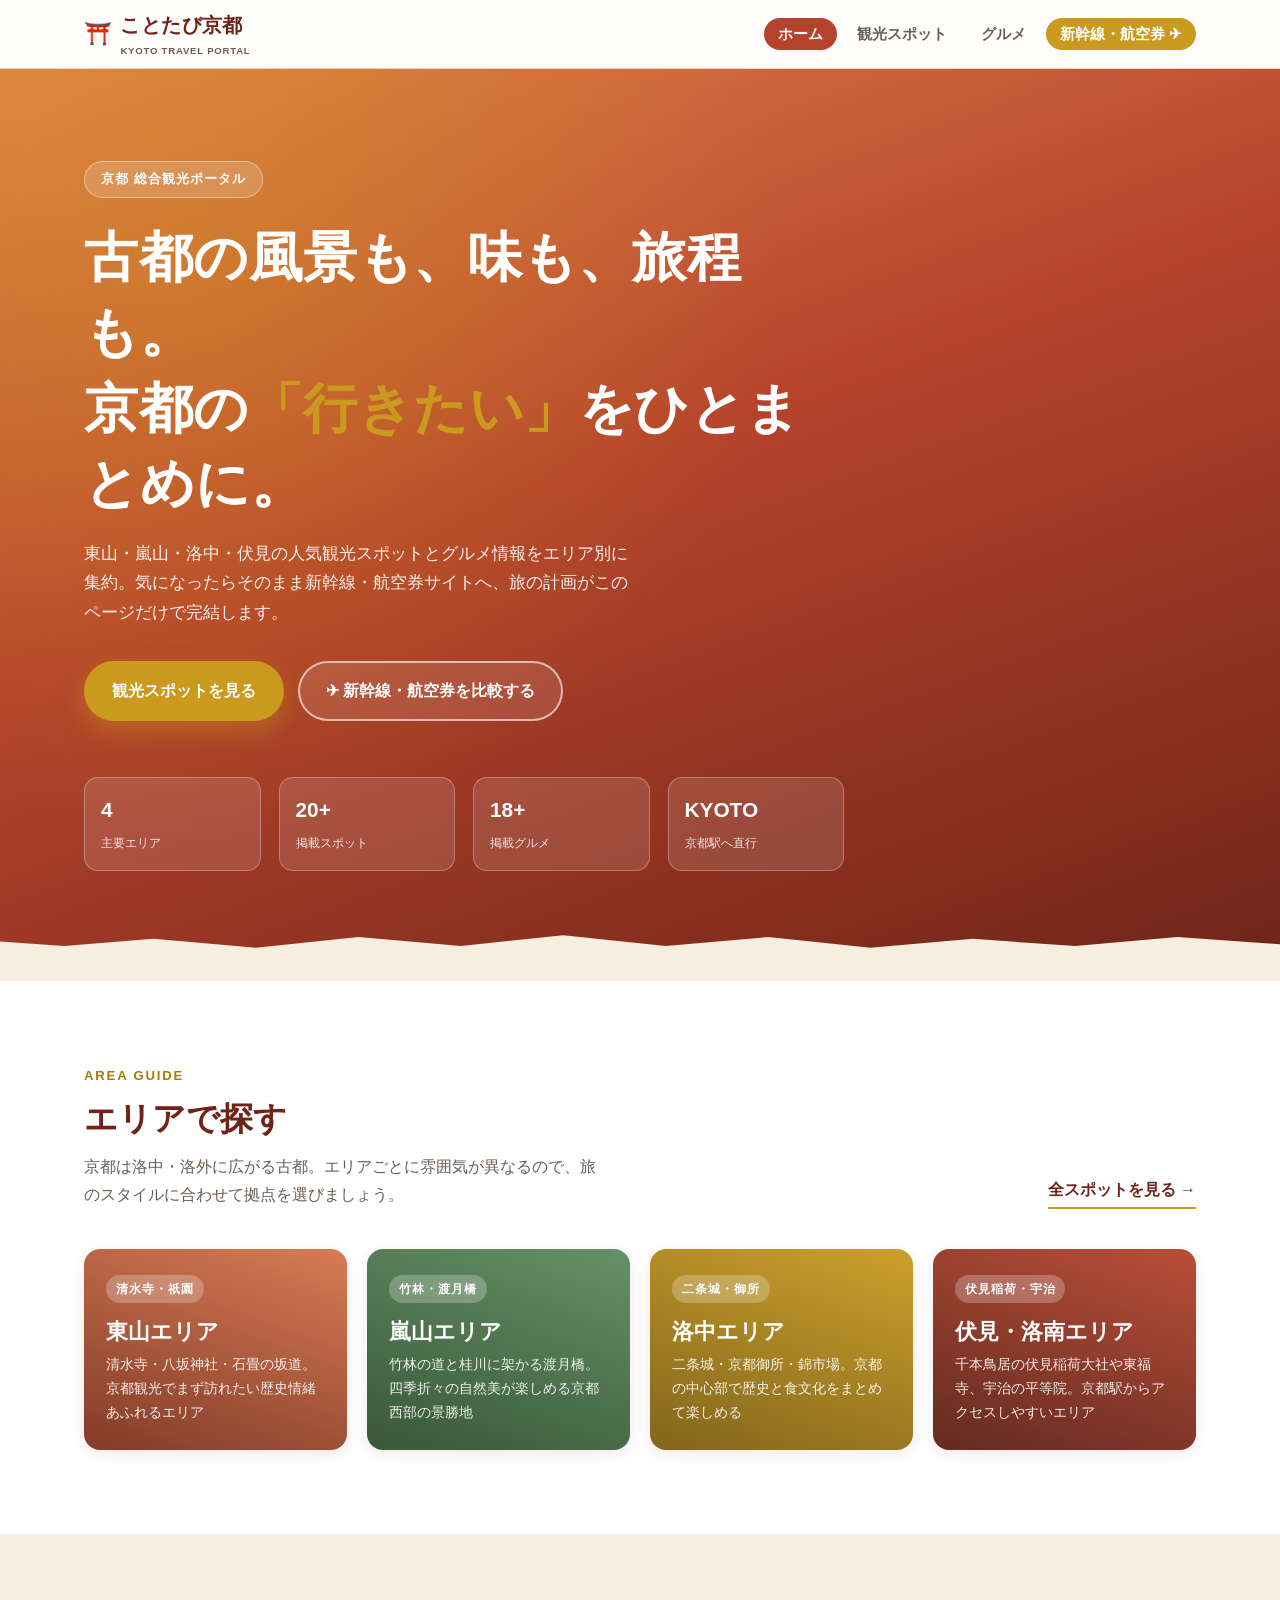
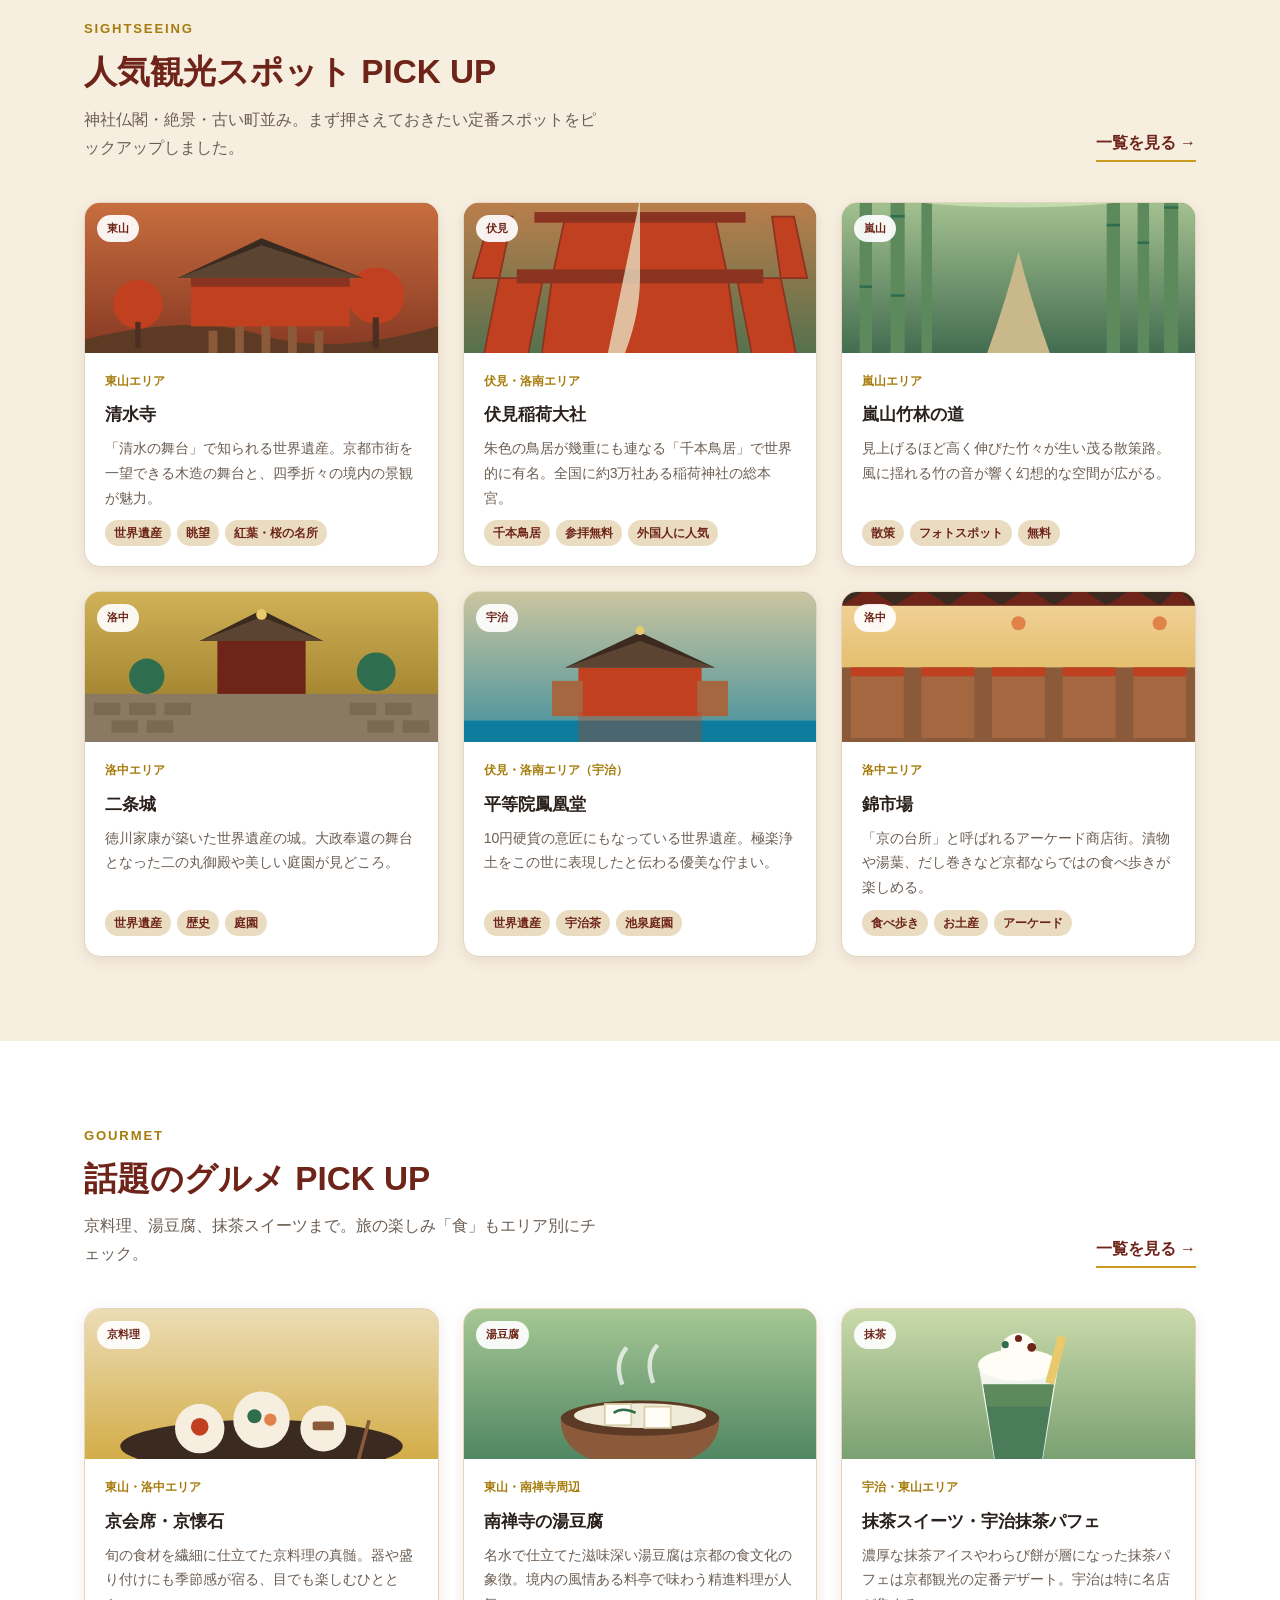
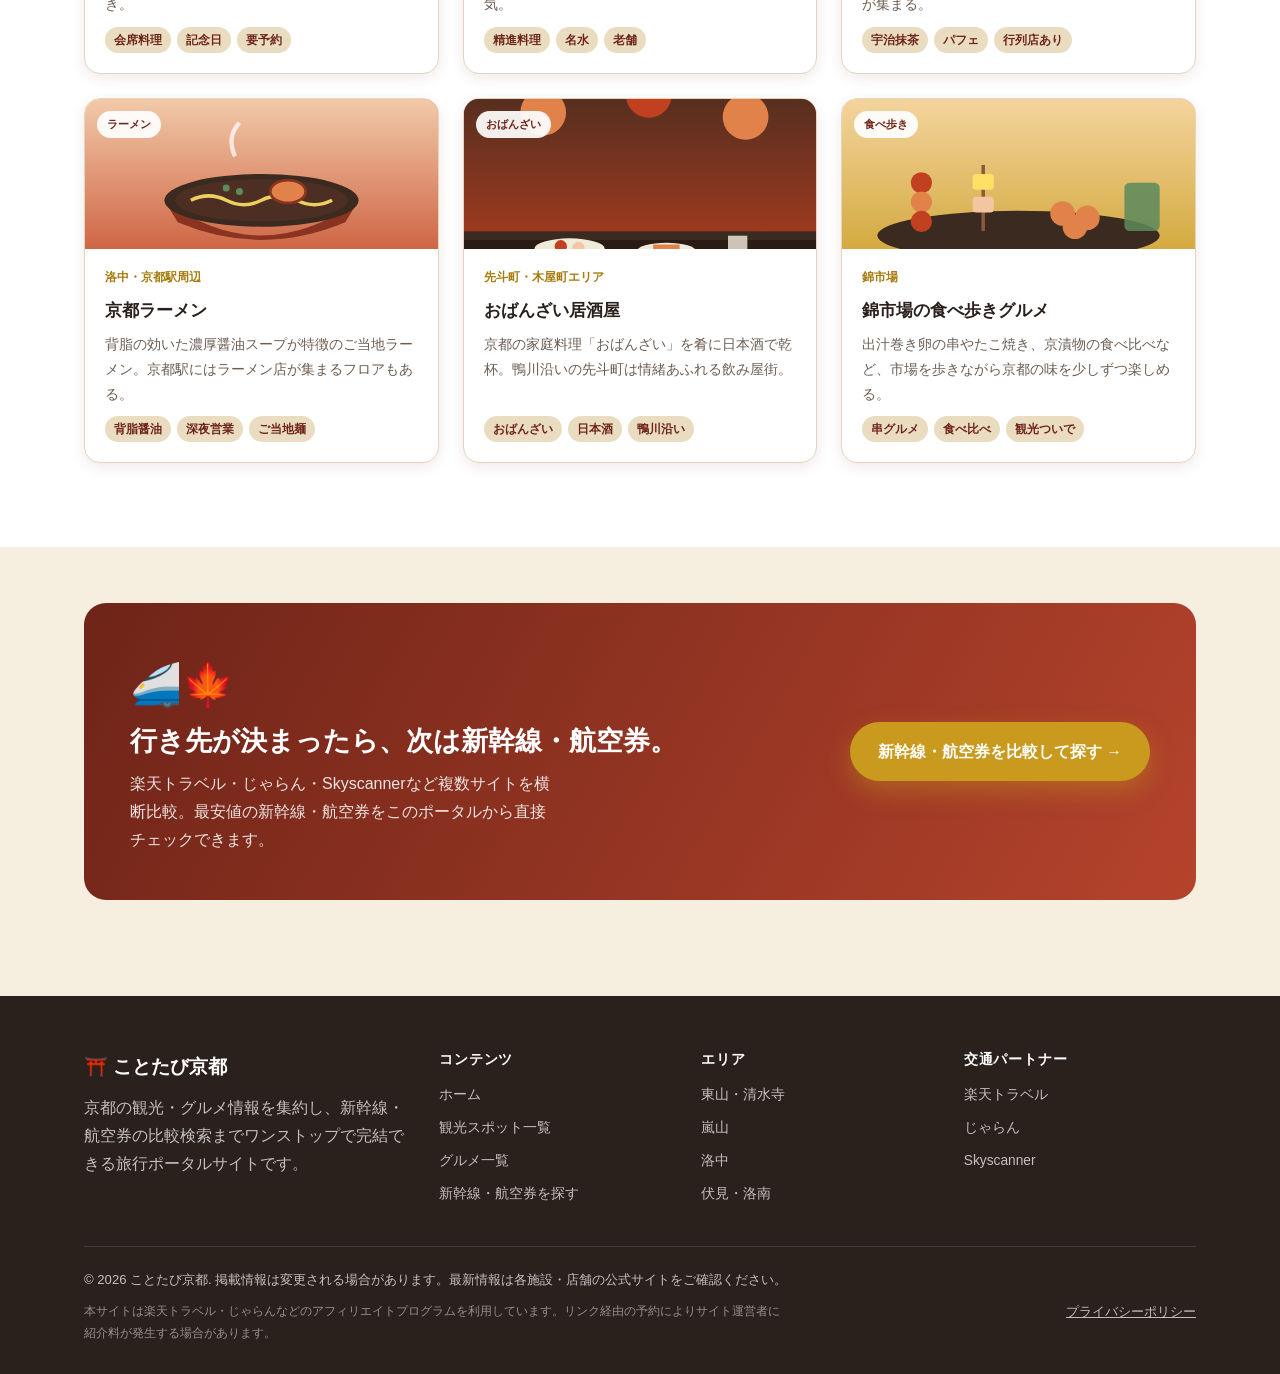
==== index.html @ 851efa15 "first commit" ====
<!DOCTYPE html>
<html lang="ja">
<head>
<meta charset="UTF-8">
<meta name="viewport" content="width=device-width, initial-scale=1.0">
<title>ことたび京都｜京都の観光・グルメ・交通ポータル</title>
<meta name="description" content="京都（東山・嵐山・洛中・伏見）の観光スポットとグルメ情報をエリア別に集約。新幹線・航空券の比較・予約サイトへもワンクリックでアクセスできる京都旅行の総合ポータルサイトです。">
<link rel="icon" type="image/svg+xml" href="favicon.svg">
<meta property="og:type" content="website">
<meta property="og:site_name" content="ことたび京都">
<meta property="og:title" content="ことたび京都｜京都の観光・グルメ・交通ポータル">
<meta property="og:description" content="京都（東山・嵐山・洛中・伏見）の観光スポットとグルメ情報をエリア別に集約。新幹線・航空券の比較・予約サイトへもワンクリックでアクセスできる京都旅行の総合ポータルサイトです。">
<meta property="og:url" content="https://kototabi-kyoto.napoblog.com/">
<meta property="og:image" content="https://kototabi-kyoto.napoblog.com/images/og-image.png">
<meta property="og:locale" content="ja_JP">
<meta name="twitter:card" content="summary_large_image">
<meta name="twitter:title" content="ことたび京都｜京都の観光・グルメ・交通ポータル">
<meta name="twitter:description" content="京都の観光スポット・グルメ・新幹線/航空券をまるごと1サイトに。">
<meta name="twitter:image" content="https://kototabi-kyoto.napoblog.com/images/og-image.png">
<link rel="stylesheet" href="css/style.css">
<script async src="https://pagead2.googlesyndication.com/pagead/js/adsbygoogle.js?client=ca-pub-8398161859137802" crossorigin="anonymous"></script>
</head>
<body>

<header class="site-header">
  <div class="wrap">
    <a href="index.html" class="brand">
      <span class="flag">⛩️</span>
      <span>ことたび京都<small>KYOTO TRAVEL PORTAL</small></span>
    </a>
    <button class="nav-toggle" aria-label="メニュー">☰</button>
    <nav class="main-nav">
      <ul>
        <li><a href="index.html" class="active">ホーム</a></li>
        <li><a href="spots.html">観光スポット</a></li>
        <li><a href="restaurants.html">グルメ</a></li>
        <li><a href="transport.html" class="cta">新幹線・航空券 ✈</a></li>
      </ul>
    </nav>
  </div>
</header>

<section class="hero">
  <div class="wrap">
    <span class="hero-eyebrow">京都 総合観光ポータル</span>
    <h1>古都の風景も、味も、旅程も。<br>京都の<span>「行きたい」</span>をひとまとめに。</h1>
    <p>東山・嵐山・洛中・伏見の人気観光スポットとグルメ情報をエリア別に集約。気になったらそのまま新幹線・航空券サイトへ、旅の計画がこのページだけで完結します。</p>
    <div class="hero-actions">
      <a href="spots.html" class="btn btn-primary">観光スポットを見る</a>
      <a href="transport.html" class="btn btn-ghost">✈ 新幹線・航空券を比較する</a>
    </div>
    <div class="hero-stats">
      <div><strong>4</strong><span>主要エリア</span></div>
      <div><strong>20+</strong><span>掲載スポット</span></div>
      <div><strong>18+</strong><span>掲載グルメ</span></div>
      <div><strong>KYOTO</strong><span>京都駅へ直行</span></div>
    </div>
  </div>
</section>

<section class="block alt">
  <div class="wrap">
    <div class="section-head">
      <div>
        <span class="kicker">AREA GUIDE</span>
        <h2>エリアで探す</h2>
        <p>京都は洛中・洛外に広がる古都。エリアごとに雰囲気が異なるので、旅のスタイルに合わせて拠点を選びましょう。</p>
      </div>
      <a href="spots.html" class="more">全スポットを見る →</a>
    </div>
    <div class="area-grid">
      <a class="area-card higashiyama" href="spots.html#area-higashiyama">
        <span class="tag">清水寺・祇園</span>
        <h3>東山エリア</h3>
        <p>清水寺・八坂神社・石畳の坂道。京都観光でまず訪れたい歴史情緒あふれるエリア</p>
      </a>
      <a class="area-card arashiyama" href="spots.html#area-arashiyama">
        <span class="tag">竹林・渡月橋</span>
        <h3>嵐山エリア</h3>
        <p>竹林の道と桂川に架かる渡月橋。四季折々の自然美が楽しめる京都西部の景勝地</p>
      </a>
      <a class="area-card rakuchu" href="spots.html#area-rakuchu">
        <span class="tag">二条城・御所</span>
        <h3>洛中エリア</h3>
        <p>二条城・京都御所・錦市場。京都の中心部で歴史と食文化をまとめて楽しめる</p>
      </a>
      <a class="area-card fushimi" href="spots.html#area-fushimi">
        <span class="tag">伏見稲荷・宇治</span>
        <h3>伏見・洛南エリア</h3>
        <p>千本鳥居の伏見稲荷大社や東福寺、宇治の平等院。京都駅からアクセスしやすいエリア</p>
      </a>
    </div>
  </div>
</section>

<section class="block">
  <div class="wrap">
    <div class="section-head">
      <div>
        <span class="kicker">SIGHTSEEING</span>
        <h2>人気観光スポット PICK UP</h2>
        <p>神社仏閣・絶景・古い町並み。まず押さえておきたい定番スポットをピックアップしました。</p>
      </div>
      <a href="spots.html" class="more">一覧を見る →</a>
    </div>
    <div class="card-grid">

      <div class="card">
        <div class="card-media" style="--m1:#e0824a;--m2:#6e2418"><img class="illust" src="images/kiyomizu-dera.svg" alt="清水寺"><span class="badge">東山</span></div>
        <div class="card-body">
          <span class="area-label">東山エリア</span>
          <h3>清水寺</h3>
          <p class="desc">「清水の舞台」で知られる世界遺産。京都市街を一望できる木造の舞台と、四季折々の境内の景観が魅力。</p>
          <div class="tag-row"><span>世界遺産</span><span>眺望</span><span>紅葉・桜の名所</span></div>
        </div>
      </div>

      <div class="card">
        <div class="card-media" style="--m1:#b5432c;--m2:#591d12"><img class="illust" src="images/fushimi-inari.svg" alt="伏見稲荷大社"><span class="badge">伏見</span></div>
        <div class="card-body">
          <span class="area-label">伏見・洛南エリア</span>
          <h3>伏見稲荷大社</h3>
          <p class="desc">朱色の鳥居が幾重にも連なる「千本鳥居」で世界的に有名。全国に約3万社ある稲荷神社の総本宮。</p>
          <div class="tag-row"><span>千本鳥居</span><span>参拝無料</span><span>外国人に人気</span></div>
        </div>
      </div>

      <div class="card">
        <div class="card-media" style="--m1:#c7e0a8;--m2:#1f4d38"><img class="illust" src="images/arashiyama-bamboo.svg" alt="嵐山竹林の道"><span class="badge">嵐山</span></div>
        <div class="card-body">
          <span class="area-label">嵐山エリア</span>
          <h3>嵐山竹林の道</h3>
          <p class="desc">見上げるほど高く伸びた竹々が生い茂る散策路。風に揺れる竹の音が響く幻想的な空間が広がる。</p>
          <div class="tag-row"><span>散策</span><span>フォトスポット</span><span>無料</span></div>
        </div>
      </div>

      <div class="card">
        <div class="card-media" style="--m1:#e8c96b;--m2:#7a5c0e"><img class="illust" src="images/nijo-castle.svg" alt="二条城"><span class="badge">洛中</span></div>
        <div class="card-body">
          <span class="area-label">洛中エリア</span>
          <h3>二条城</h3>
          <p class="desc">徳川家康が築いた世界遺産の城。大政奉還の舞台となった二の丸御殿や美しい庭園が見どころ。</p>
          <div class="tag-row"><span>世界遺産</span><span>歴史</span><span>庭園</span></div>
        </div>
      </div>

      <div class="card">
        <div class="card-media" style="--m1:#ffd9a0;--m2:#0e7c9d"><img class="illust" src="images/byodoin.svg" alt="平等院鳳凰堂"><span class="badge">宇治</span></div>
        <div class="card-body">
          <span class="area-label">伏見・洛南エリア（宇治）</span>
          <h3>平等院鳳凰堂</h3>
          <p class="desc">10円硬貨の意匠にもなっている世界遺産。極楽浄土をこの世に表現したと伝わる優美な佇まい。</p>
          <div class="tag-row"><span>世界遺産</span><span>宇治茶</span><span>池泉庭園</span></div>
        </div>
      </div>

      <div class="card">
        <div class="card-media" style="--m1:#ffe4c0;--m2:#c99a1e"><img class="illust" src="images/nishiki-market.svg" alt="錦市場"><span class="badge">洛中</span></div>
        <div class="card-body">
          <span class="area-label">洛中エリア</span>
          <h3>錦市場</h3>
          <p class="desc">「京の台所」と呼ばれるアーケード商店街。漬物や湯葉、だし巻きなど京都ならではの食べ歩きが楽しめる。</p>
          <div class="tag-row"><span>食べ歩き</span><span>お土産</span><span>アーケード</span></div>
        </div>
      </div>

    </div>
  </div>
</section>

<section class="block alt">
  <div class="wrap">
    <div class="section-head">
      <div>
        <span class="kicker">GOURMET</span>
        <h2>話題のグルメ PICK UP</h2>
        <p>京料理、湯豆腐、抹茶スイーツまで。旅の楽しみ「食」もエリア別にチェック。</p>
      </div>
      <a href="restaurants.html" class="more">一覧を見る →</a>
    </div>
    <div class="card-grid">

      <div class="card">
        <div class="card-media" style="--m1:#f6efe0;--m2:#c99a1e"><img class="illust" src="images/kyoryori1.svg" alt="京会席料理"><span class="badge">京料理</span></div>
        <div class="card-body">
          <span class="area-label">東山・洛中エリア</span>
          <h3>京会席・京懐石</h3>
          <p class="desc">旬の食材を繊細に仕立てた京料理の真髄。器や盛り付けにも季節感が宿る、目でも楽しむひととき。</p>
          <div class="tag-row"><span>会席料理</span><span>記念日</span><span>要予約</span></div>
        </div>
      </div>

      <div class="card">
        <div class="card-media" style="--m1:#c7e0a8;--m2:#2f6d4f"><img class="illust" src="images/yudofu1.svg" alt="南禅寺湯豆腐"><span class="badge">湯豆腐</span></div>
        <div class="card-body">
          <span class="area-label">東山・南禅寺周辺</span>
          <h3>南禅寺の湯豆腐</h3>
          <p class="desc">名水で仕立てた滋味深い湯豆腐は京都の食文化の象徴。境内の風情ある料亭で味わう精進料理が人気。</p>
          <div class="tag-row"><span>精進料理</span><span>名水</span><span>老舗</span></div>
        </div>
      </div>

      <div class="card">
        <div class="card-media" style="--m1:#e8f0c0;--m2:#5c8a5c"><img class="illust" src="images/matcha1.svg" alt="抹茶パフェ"><span class="badge">抹茶</span></div>
        <div class="card-body">
          <span class="area-label">宇治・東山エリア</span>
          <h3>抹茶スイーツ・宇治抹茶パフェ</h3>
          <p class="desc">濃厚な抹茶アイスやわらび餅が層になった抹茶パフェは京都観光の定番デザート。宇治は特に名店が集まる。</p>
          <div class="tag-row"><span>宇治抹茶</span><span>パフェ</span><span>行列店あり</span></div>
        </div>
      </div>

      <div class="card">
        <div class="card-media" style="--m1:#fff0d0;--m2:#c1401f"><img class="illust" src="images/ramen1.svg" alt="京都ラーメン"><span class="badge">ラーメン</span></div>
        <div class="card-body">
          <span class="area-label">洛中・京都駅周辺</span>
          <h3>京都ラーメン</h3>
          <p class="desc">背脂の効いた濃厚醤油スープが特徴のご当地ラーメン。京都駅にはラーメン店が集まるフロアもある。</p>
          <div class="tag-row"><span>背脂醤油</span><span>深夜営業</span><span>ご当地麺</span></div>
        </div>
      </div>

      <div class="card">
        <div class="card-media" style="--m1:#3a2a1f;--m2:#c1401f"><img class="illust" src="images/izakaya1.svg" alt="おばんざい居酒屋"><span class="badge">おばんざい</span></div>
        <div class="card-body">
          <span class="area-label">先斗町・木屋町エリア</span>
          <h3>おばんざい居酒屋</h3>
          <p class="desc">京都の家庭料理「おばんざい」を肴に日本酒で乾杯。鴨川沿いの先斗町は情緒あふれる飲み屋街。</p>
          <div class="tag-row"><span>おばんざい</span><span>日本酒</span><span>鴨川沿い</span></div>
        </div>
      </div>

      <div class="card">
        <div class="card-media" style="--m1:#ffe4c0;--m2:#c99a1e"><img class="illust" src="images/nishiki-food.svg" alt="錦市場食べ歩き"><span class="badge">食べ歩き</span></div>
        <div class="card-body">
          <span class="area-label">錦市場</span>
          <h3>錦市場の食べ歩きグルメ</h3>
          <p class="desc">出汁巻き卵の串やたこ焼き、京漬物の食べ比べなど、市場を歩きながら京都の味を少しずつ楽しめる。</p>
          <div class="tag-row"><span>串グルメ</span><span>食べ比べ</span><span>観光ついで</span></div>
        </div>
      </div>

    </div>
  </div>
</section>

<section class="block tight">
  <div class="wrap">
    <div class="flight-band">
      <div>
        <span class="planes">🚄🍁</span>
        <h2>行き先が決まったら、次は新幹線・航空券。</h2>
        <p>楽天トラベル・じゃらん・Skyscannerなど複数サイトを横断比較。最安値の新幹線・航空券をこのポータルから直接チェックできます。</p>
      </div>
      <a href="transport.html" class="btn btn-primary">新幹線・航空券を比較して探す →</a>
    </div>
  </div>
</section>

<footer class="site-footer">
  <div class="wrap">
    <div class="footer-grid">
      <div>
        <div class="footer-brand">⛩️ ことたび京都</div>
        <p>京都の観光・グルメ情報を集約し、新幹線・航空券の比較検索までワンストップで完結できる旅行ポータルサイトです。</p>
      </div>
      <div>
        <h4>コンテンツ</h4>
        <ul>
          <li><a href="index.html">ホーム</a></li>
          <li><a href="spots.html">観光スポット一覧</a></li>
          <li><a href="restaurants.html">グルメ一覧</a></li>
          <li><a href="transport.html">新幹線・航空券を探す</a></li>
        </ul>
      </div>
      <div>
        <h4>エリア</h4>
        <ul>
          <li><a href="spots.html#area-higashiyama">東山・清水寺</a></li>
          <li><a href="spots.html#area-arashiyama">嵐山</a></li>
          <li><a href="spots.html#area-rakuchu">洛中</a></li>
          <li><a href="spots.html#area-fushimi">伏見・洛南</a></li>
        </ul>
      </div>
      <div>
        <h4>交通パートナー</h4>
        <ul>
          <li><a href="transport.html">楽天トラベル</a></li>
          <li><a href="transport.html">じゃらん</a></li>
          <li><a href="transport.html">Skyscanner</a></li>
        </ul>
      </div>
    </div>
    <div class="footer-note">
      <span>© 2026 ことたび京都. 掲載情報は変更される場合があります。最新情報は各施設・店舗の公式サイトをご確認ください。</span>
      <span class="disclaimer">本サイトは楽天トラベル・じゃらんなどのアフィリエイトプログラムを利用しています。リンク経由の予約によりサイト運営者に紹介料が発生する場合があります。</span>
      <a href="privacy.html" style="color:rgba(255,255,255,0.7);text-decoration:underline;font-size:0.82rem;">プライバシーポリシー</a>
    </div>
  </div>
</footer>

<script src="js/main.js"></script>
</body>
</html>
---- css/style.css ----
/* ===================================================================
   京都観光ポータル「ことたび京都」共通スタイル
=================================================================== */

:root {
  --sea: #b5432c;
  --sea-deep: #6e2418;
  --sea-light: #e0824a;
  --sand: #f6efe0;
  --sand-deep: #e9dcc0;
  --coral: #c99a1e;
  --coral-deep: #a67c0d;
  --sunset: #e0824a;
  --ink: #2a201c;
  --ink-soft: #6b5d52;
  --line: #e3d6bd;
  --white: #ffffff;
  --radius: 16px;
  --shadow: 0 10px 30px rgba(110, 36, 24, 0.14);
  --shadow-sm: 0 4px 14px rgba(110, 36, 24, 0.10);
  --max: 1160px;
  font-size: 16px;
}

* { box-sizing: border-box; }

html { scroll-behavior: smooth; }

body {
  margin: 0;
  font-family: "Hiragino Sans", "Noto Sans JP", "Yu Gothic", "Segoe UI", sans-serif;
  color: var(--ink);
  background: var(--sand);
  line-height: 1.75;
  -webkit-font-smoothing: antialiased;
}

a { color: inherit; text-decoration: none; }
img { max-width: 100%; display: block; }
ul { margin: 0; padding: 0; list-style: none; }
h1, h2, h3, h4 { margin: 0; line-height: 1.4; }
p { margin: 0; }

.wrap {
  max-width: var(--max);
  margin: 0 auto;
  padding: 0 24px;
}

/* ---------- Header ---------- */
.site-header {
  position: sticky;
  top: 0;
  z-index: 100;
  background: rgba(255, 255, 255, 0.92);
  backdrop-filter: blur(8px);
  border-bottom: 1px solid var(--line);
}

.site-header .wrap {
  display: flex;
  align-items: center;
  justify-content: space-between;
  height: 68px;
}

.brand {
  display: flex;
  align-items: center;
  gap: 8px;
  font-size: 1.25rem;
  font-weight: 800;
  color: var(--sea-deep);
  letter-spacing: 0.02em;
}
.brand .flag { font-size: 1.4rem; }
.brand small {
  font-size: 0.6rem;
  font-weight: 600;
  color: var(--ink-soft);
  display: block;
  letter-spacing: 0.08em;
}

.main-nav ul {
  display: flex;
  gap: 6px;
  align-items: center;
}

.main-nav a {
  padding: 8px 14px;
  border-radius: 999px;
  font-size: 0.92rem;
  font-weight: 600;
  color: var(--ink-soft);
  transition: background 0.15s, color 0.15s;
  white-space: nowrap;
}

.main-nav a:hover,
.main-nav a.active {
  background: var(--sea);
  color: var(--white);
}

.main-nav a.cta {
  background: var(--coral);
  color: var(--white);
}
.main-nav a.cta:hover { background: var(--coral-deep); }

.nav-toggle {
  display: none;
  background: none;
  border: none;
  font-size: 1.5rem;
  color: var(--sea-deep);
  cursor: pointer;
}

/* ---------- Hero ---------- */
.hero {
  position: relative;
  padding: 92px 0 110px;
  background:
    radial-gradient(circle at 15% 20%, rgba(212, 160, 23, 0.35), transparent 45%),
    linear-gradient(160deg, var(--sea-light) 0%, var(--sea) 45%, var(--sea-deep) 100%);
  color: var(--white);
  overflow: hidden;
}

.hero::after {
  content: "";
  position: absolute;
  left: 0; right: 0; bottom: -1px;
  height: 90px;
  background: var(--sand);
  clip-path: polygon(0 55%, 5% 60%, 12% 52%, 20% 62%, 28% 50%, 36% 60%, 44% 48%, 52% 60%, 60% 50%, 68% 62%, 76% 52%, 84% 60%, 92% 50%, 100% 58%, 100% 100%, 0 100%);
}

.hero .wrap { position: relative; z-index: 2; }

.hero-eyebrow {
  display: inline-block;
  padding: 6px 16px;
  border-radius: 999px;
  background: rgba(255, 255, 255, 0.16);
  border: 1px solid rgba(255, 255, 255, 0.4);
  font-size: 0.82rem;
  font-weight: 700;
  letter-spacing: 0.08em;
  margin-bottom: 22px;
}

.hero h1 {
  font-size: clamp(2.1rem, 4.2vw, 3.4rem);
  font-weight: 800;
  letter-spacing: 0.01em;
  max-width: 760px;
}

.hero h1 span { color: var(--coral); }

.hero p {
  margin-top: 18px;
  max-width: 560px;
  font-size: 1.05rem;
  color: rgba(255, 255, 255, 0.92);
}

.hero-actions {
  margin-top: 34px;
  display: flex;
  gap: 14px;
  flex-wrap: wrap;
}

.btn {
  display: inline-flex;
  align-items: center;
  gap: 8px;
  padding: 14px 26px;
  border-radius: 999px;
  font-weight: 700;
  font-size: 0.98rem;
  border: 2px solid transparent;
  cursor: pointer;
  transition: transform 0.15s, box-shadow 0.15s, background 0.15s;
}
.btn:hover { transform: translateY(-2px); }

.btn-primary {
  background: var(--coral);
  color: var(--white);
  box-shadow: 0 10px 24px rgba(201, 154, 30, 0.4);
}
.btn-primary:hover { background: var(--coral-deep); }

.btn-ghost {
  background: rgba(255, 255, 255, 0.1);
  border-color: rgba(255, 255, 255, 0.6);
  color: var(--white);
}
.btn-ghost:hover { background: rgba(255, 255, 255, 0.22); }

.btn-outline {
  background: transparent;
  border-color: var(--sea);
  color: var(--sea-deep);
}
.btn-outline:hover { background: var(--sea); color: var(--white); }

.hero-stats {
  position: relative;
  z-index: 2;
  margin-top: 56px;
  display: grid;
  grid-template-columns: repeat(4, 1fr);
  gap: 18px;
  max-width: 760px;
}
.hero-stats div {
  background: rgba(255, 255, 255, 0.12);
  border: 1px solid rgba(255, 255, 255, 0.28);
  border-radius: 14px;
  padding: 14px 16px;
}
.hero-stats strong { display: block; font-size: 1.3rem; }
.hero-stats span { font-size: 0.78rem; color: rgba(255, 255, 255, 0.85); }

/* ---------- Section shell ---------- */
section.block { padding: 84px 0; }
section.block.tight { padding: 56px 0; }
section.block.alt { background: var(--white); }

.section-head {
  display: flex;
  align-items: flex-end;
  justify-content: space-between;
  gap: 20px;
  margin-bottom: 40px;
  flex-wrap: wrap;
}

.section-head .kicker {
  color: var(--coral-deep);
  font-weight: 800;
  font-size: 0.82rem;
  letter-spacing: 0.14em;
  margin-bottom: 8px;
  display: block;
}

.section-head h2 {
  font-size: clamp(1.5rem, 2.6vw, 2.1rem);
  font-weight: 800;
  color: var(--sea-deep);
}

.section-head p { color: var(--ink-soft); margin-top: 10px; max-width: 520px; }

.section-head .more {
  font-weight: 700;
  color: var(--sea-deep);
  border-bottom: 2px solid var(--coral);
  padding-bottom: 3px;
  white-space: nowrap;
}

/* ---------- Area cards ---------- */
.area-grid {
  display: grid;
  grid-template-columns: repeat(4, 1fr);
  gap: 20px;
}

.area-card {
  position: relative;
  border-radius: var(--radius);
  padding: 26px 22px;
  min-height: 190px;
  display: flex;
  flex-direction: column;
  justify-content: flex-end;
  color: var(--white);
  overflow: hidden;
  box-shadow: var(--shadow-sm);
  transition: transform 0.2s, box-shadow 0.2s;
}
.area-card:hover { transform: translateY(-4px); box-shadow: var(--shadow); }

.area-card::before {
  content: "";
  position: absolute; inset: 0;
  background: linear-gradient(200deg, var(--g1), var(--g2));
  opacity: 0.94;
}
.area-card.higashiyama { --g1: #d5734a; --g2: #7a2f1a; }
.area-card.arashiyama { --g1: #5c8a5c; --g2: #2c4d2c; }
.area-card.rakuchu { --g1: #c99a1e; --g2: #7a5c0e; }
.area-card.fushimi { --g1: #b5432c; --g2: #591d12; }

.area-card > * { position: relative; z-index: 1; }
.area-card .tag {
  font-size: 0.72rem;
  font-weight: 700;
  letter-spacing: 0.08em;
  background: rgba(255, 255, 255, 0.24);
  padding: 4px 10px;
  border-radius: 999px;
  align-self: flex-start;
  margin-bottom: auto;
}
.area-card h3 { font-size: 1.35rem; font-weight: 800; margin-top: 14px; }
.area-card p { font-size: 0.85rem; margin-top: 6px; color: rgba(255, 255, 255, 0.9); }

/* ---------- Card grid (spots / gourmet) ---------- */
.card-grid {
  display: grid;
  grid-template-columns: repeat(3, 1fr);
  gap: 24px;
}

.card {
  background: var(--white);
  border: 1px solid var(--line);
  border-radius: var(--radius);
  overflow: hidden;
  box-shadow: var(--shadow-sm);
  display: flex;
  flex-direction: column;
  transition: transform 0.2s, box-shadow 0.2s;
}
.card:hover { transform: translateY(-4px); box-shadow: var(--shadow); }

.card-media {
  height: 150px;
  background: linear-gradient(135deg, var(--m1), var(--m2));
  position: relative;
  overflow: hidden;
  display: flex;
  align-items: flex-end;
  padding: 14px;
}
.card-media img.illust {
  position: absolute;
  inset: 0;
  width: 100%;
  height: 100%;
  object-fit: cover;
}
.card-media .emoji { position: relative; z-index: 1; font-size: 2.4rem; filter: drop-shadow(0 4px 6px rgba(0,0,0,0.15)); }
.card-media .badge {
  position: absolute;
  top: 12px; left: 12px;
  background: rgba(255, 255, 255, 0.92);
  color: var(--sea-deep);
  font-size: 0.7rem;
  font-weight: 800;
  padding: 4px 10px;
  border-radius: 999px;
}

.card-body {
  padding: 18px 20px 20px;
  display: flex;
  flex-direction: column;
  gap: 10px;
  flex: 1;
}

.card-body h3 { font-size: 1.08rem; font-weight: 800; color: var(--ink); }
.card-body .area-label { font-size: 0.76rem; color: var(--coral-deep); font-weight: 700; }
.card-body p.desc { font-size: 0.88rem; color: var(--ink-soft); flex: 1; }

.tag-row { display: flex; flex-wrap: wrap; gap: 6px; }
.tag-row span {
  font-size: 0.72rem;
  background: var(--sand-deep);
  color: var(--sea-deep);
  padding: 3px 9px;
  border-radius: 999px;
  font-weight: 700;
}

.card-footer {
  display: flex;
  align-items: center;
  justify-content: space-between;
  margin-top: 4px;
  padding-top: 12px;
  border-top: 1px dashed var(--line);
}
.card-footer a {
  font-size: 0.82rem;
  font-weight: 700;
  color: var(--sea-deep);
}
.card-footer a:hover { color: var(--coral-deep); }

/* ---------- Transport CTA band ---------- */
.flight-band {
  background: linear-gradient(120deg, var(--sea-deep), var(--sea));
  color: var(--white);
  border-radius: 22px;
  padding: 46px;
  display: flex;
  align-items: center;
  justify-content: space-between;
  gap: 30px;
  flex-wrap: wrap;
}
.flight-band h2 { font-size: 1.7rem; font-weight: 800; }
.flight-band p { margin-top: 10px; color: rgba(255,255,255,0.88); max-width: 420px; }
.flight-band .planes { font-size: 2.6rem; }

/* ---------- Footer ---------- */
.site-footer {
  background: var(--ink);
  color: rgba(255, 255, 255, 0.72);
  padding: 54px 0 30px;
  margin-top: 40px;
}
.footer-grid {
  display: grid;
  grid-template-columns: 1.4fr 1fr 1fr 1fr;
  gap: 30px;
  padding-bottom: 30px;
  border-bottom: 1px solid rgba(255,255,255,0.12);
}
.footer-grid h4 {
  color: var(--white);
  font-size: 0.85rem;
  letter-spacing: 0.06em;
  margin-bottom: 14px;
}
.footer-grid ul li { margin-bottom: 9px; font-size: 0.86rem; }
.footer-grid ul a:hover { color: var(--coral); }
.footer-brand { font-size: 1.2rem; font-weight: 800; color: var(--white); margin-bottom: 10px; }
.footer-note { font-size: 0.82rem; margin-top: 22px; display: flex; justify-content: space-between; flex-wrap: wrap; gap: 10px; }
.footer-note .disclaimer { max-width: 700px; color: rgba(255,255,255,0.5); font-size: 0.76rem; }

/* ---------- Page header (sub pages) ---------- */
.page-hero {
  padding: 56px 0 40px;
  background: linear-gradient(160deg, var(--sea-light), var(--sea));
  color: var(--white);
}
.page-hero .kicker {
  font-weight: 800; font-size: 0.8rem; letter-spacing: 0.12em;
  color: var(--coral);
  display: block; margin-bottom: 10px;
}
.page-hero h1 { font-size: clamp(1.7rem, 3vw, 2.3rem); font-weight: 800; }
.page-hero p { margin-top: 12px; max-width: 620px; color: rgba(255,255,255,0.9); }

.breadcrumb { font-size: 0.8rem; margin-top: 18px; color: rgba(255,255,255,0.75); }
.breadcrumb a { text-decoration: underline; }

/* ---------- Filter tabs ---------- */
.filter-tabs {
  display: flex;
  flex-wrap: wrap;
  gap: 10px;
  margin-bottom: 34px;
}
.filter-tabs button {
  padding: 9px 18px;
  border-radius: 999px;
  border: 2px solid var(--line);
  background: var(--white);
  font-weight: 700;
  font-size: 0.85rem;
  color: var(--ink-soft);
  cursor: pointer;
  transition: all 0.15s;
}
.filter-tabs button:hover { border-color: var(--sea); color: var(--sea-deep); }
.filter-tabs button.active {
  background: var(--sea);
  border-color: var(--sea);
  color: var(--white);
}

.area-heading {
  display: flex;
  align-items: center;
  gap: 12px;
  margin: 52px 0 24px;
}
.area-heading:first-of-type { margin-top: 0; }
.area-heading .dot {
  width: 10px; height: 10px; border-radius: 50%; background: var(--coral);
}
.area-heading h2 { font-size: 1.3rem; font-weight: 800; color: var(--sea-deep); }
.area-heading .count { font-size: 0.78rem; color: var(--ink-soft); font-weight: 600; }

/* ---------- Transport page ---------- */
.search-panel {
  background: var(--white);
  border-radius: var(--radius);
  box-shadow: var(--shadow);
  padding: 30px;
  margin-top: -70px;
  position: relative;
  z-index: 5;
  display: grid;
  grid-template-columns: 1fr 1fr auto;
  gap: 18px;
  align-items: end;
}
.field label {
  display: block;
  font-size: 0.78rem;
  font-weight: 700;
  color: var(--ink-soft);
  margin-bottom: 6px;
}
.field select, .field input {
  width: 100%;
  padding: 12px 14px;
  border-radius: 10px;
  border: 1.5px solid var(--line);
  font-size: 0.95rem;
  font-family: inherit;
  background: var(--sand);
  color: var(--ink);
}
.search-panel .btn-primary { height: 48px; padding: 0 30px; }

.partner-grid {
  display: grid;
  grid-template-columns: repeat(3, 1fr);
  gap: 22px;
}
.partner-card {
  background: var(--white);
  border: 1px solid var(--line);
  border-radius: var(--radius);
  padding: 26px;
  box-shadow: var(--shadow-sm);
  display: flex;
  flex-direction: column;
  gap: 12px;
}
.partner-card .logo-badge {
  width: 52px; height: 52px;
  border-radius: 14px;
  display: flex; align-items: center; justify-content: center;
  font-size: 1.5rem;
  color: var(--white);
  font-weight: 800;
}
.partner-card h3 { font-size: 1.08rem; font-weight: 800; }
.partner-card p { font-size: 0.86rem; color: var(--ink-soft); flex: 1; }
.partner-card .btn { align-self: flex-start; }

.steps {
  display: grid;
  grid-template-columns: repeat(3, 1fr);
  gap: 22px;
}
.step {
  background: var(--white);
  border-radius: var(--radius);
  padding: 24px;
  border: 1px solid var(--line);
}
.step .num {
  width: 34px; height: 34px;
  border-radius: 50%;
  background: var(--coral);
  color: var(--white);
  font-weight: 800;
  display: flex; align-items: center; justify-content: center;
  margin-bottom: 14px;
}
.step h3 { font-size: 1rem; font-weight: 800; margin-bottom: 6px; }
.step p { font-size: 0.86rem; color: var(--ink-soft); }

.info-box {
  background: var(--sand-deep);
  border: 1px solid var(--line);
  border-radius: var(--radius);
  padding: 22px 26px;
  font-size: 0.86rem;
  color: var(--ink-soft);
}
.info-box strong { color: var(--ink); }

/* ---------- Legal page ---------- */
.legal { padding: 64px 0 90px; }
.legal .wrap { max-width: 820px; }
.legal h2 { font-size: 1.25rem; font-weight: 800; color: var(--sea-deep); margin: 44px 0 14px; }
.legal h2:first-of-type { margin-top: 0; }
.legal p, .legal li { color: var(--ink-soft); font-size: 0.95rem; line-height: 1.9; }
.legal ul { padding-left: 1.4em; list-style: disc; }
.legal li { margin-bottom: 6px; }
.legal .updated { font-size: 0.82rem; color: var(--ink-soft); margin-top: 10px; }

/* ---------- Responsive ---------- */
@media (max-width: 980px) {
  .area-grid { grid-template-columns: repeat(2, 1fr); }
  .card-grid { grid-template-columns: repeat(2, 1fr); }
  .footer-grid { grid-template-columns: 1fr 1fr; }
  .partner-grid, .steps { grid-template-columns: 1fr; }
  .search-panel { grid-template-columns: 1fr; }
}

@media (max-width: 720px) {
  .main-nav { position: fixed; top: 68px; left: 0; right: 0; background: var(--white);
    flex-direction: column; padding: 12px 20px 20px; border-bottom: 1px solid var(--line);
    transform: translateY(-130%); transition: transform 0.2s; box-shadow: var(--shadow);
  }
  .main-nav.open { transform: translateY(0); }
  .main-nav ul { flex-direction: column; align-items: stretch; width: 100%; }
  .main-nav a { display: block; text-align: center; }
  .nav-toggle { display: block; }
  .hero-stats { grid-template-columns: repeat(2, 1fr); }
  .area-grid, .card-grid { grid-template-columns: 1fr; }
  .footer-grid { grid-template-columns: 1fr; }
  .flight-band { flex-direction: column; text-align: center; }
  section.block { padding: 56px 0; }
}
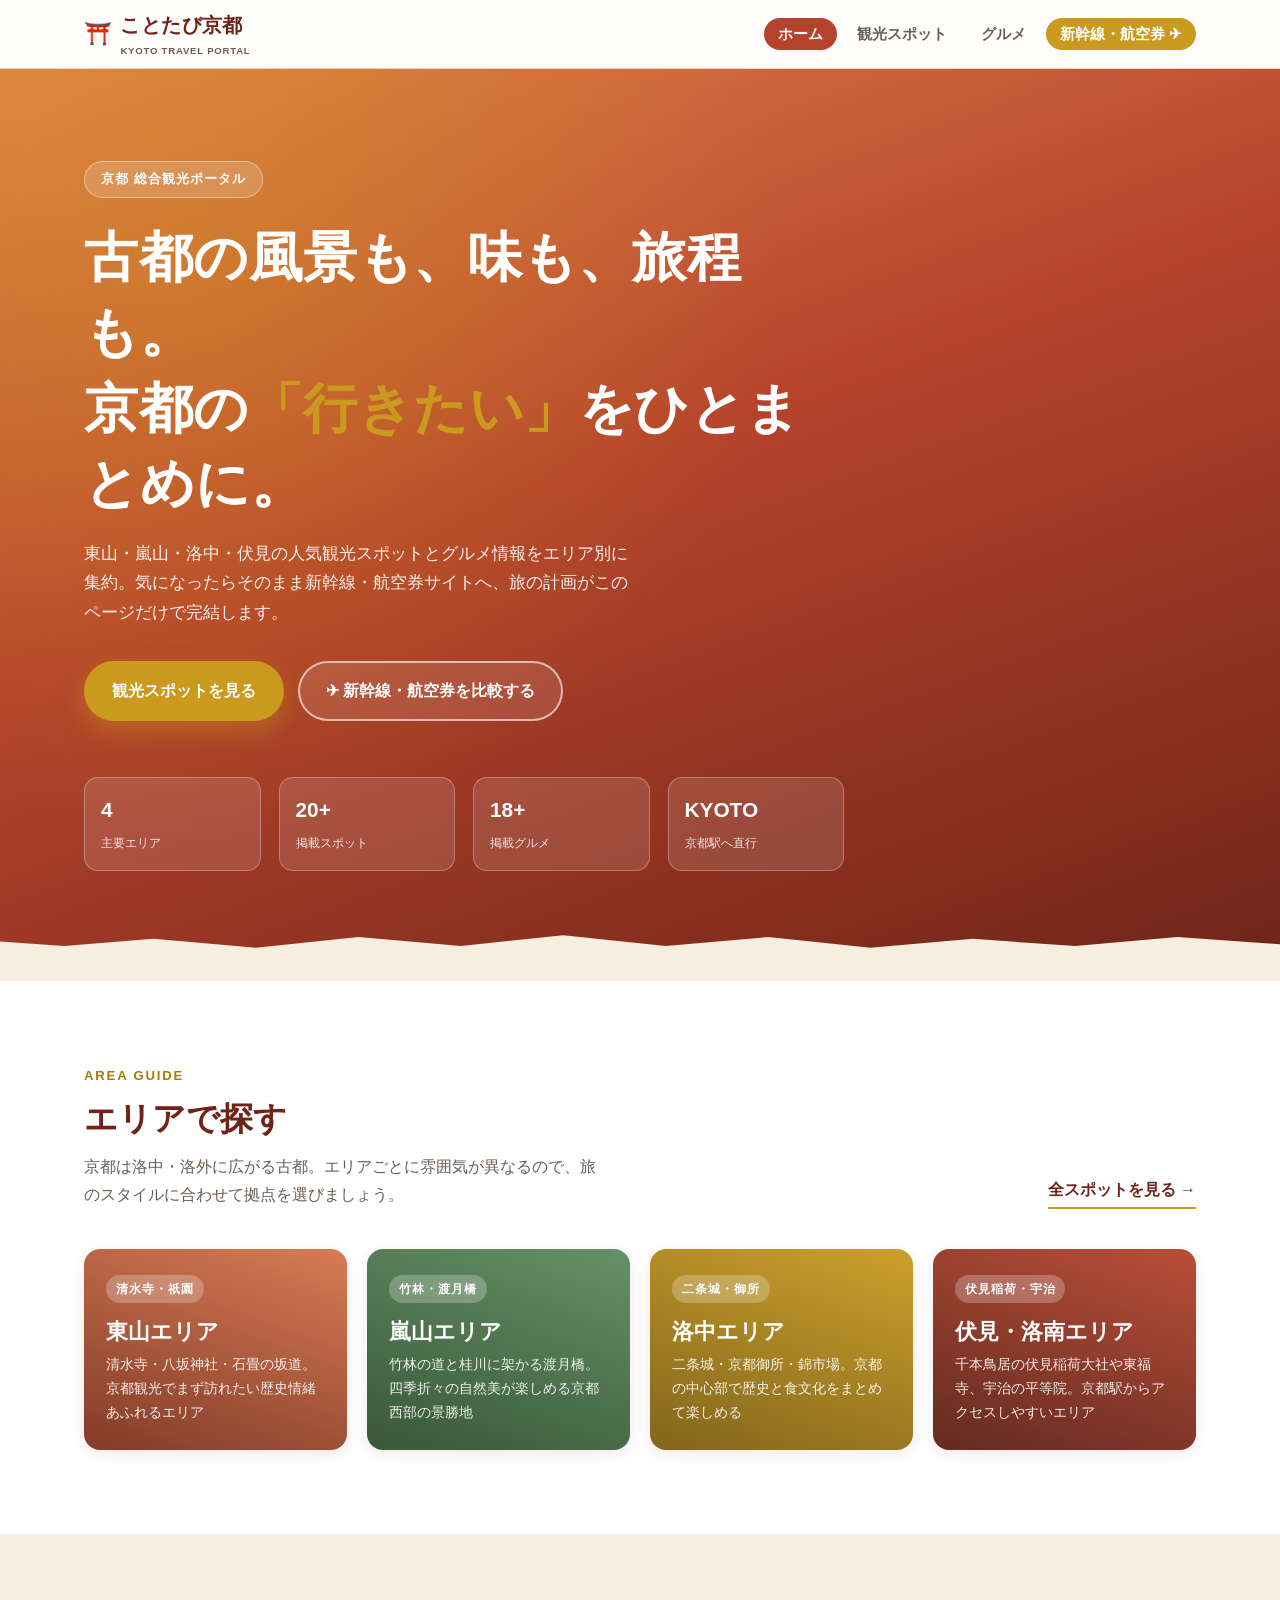
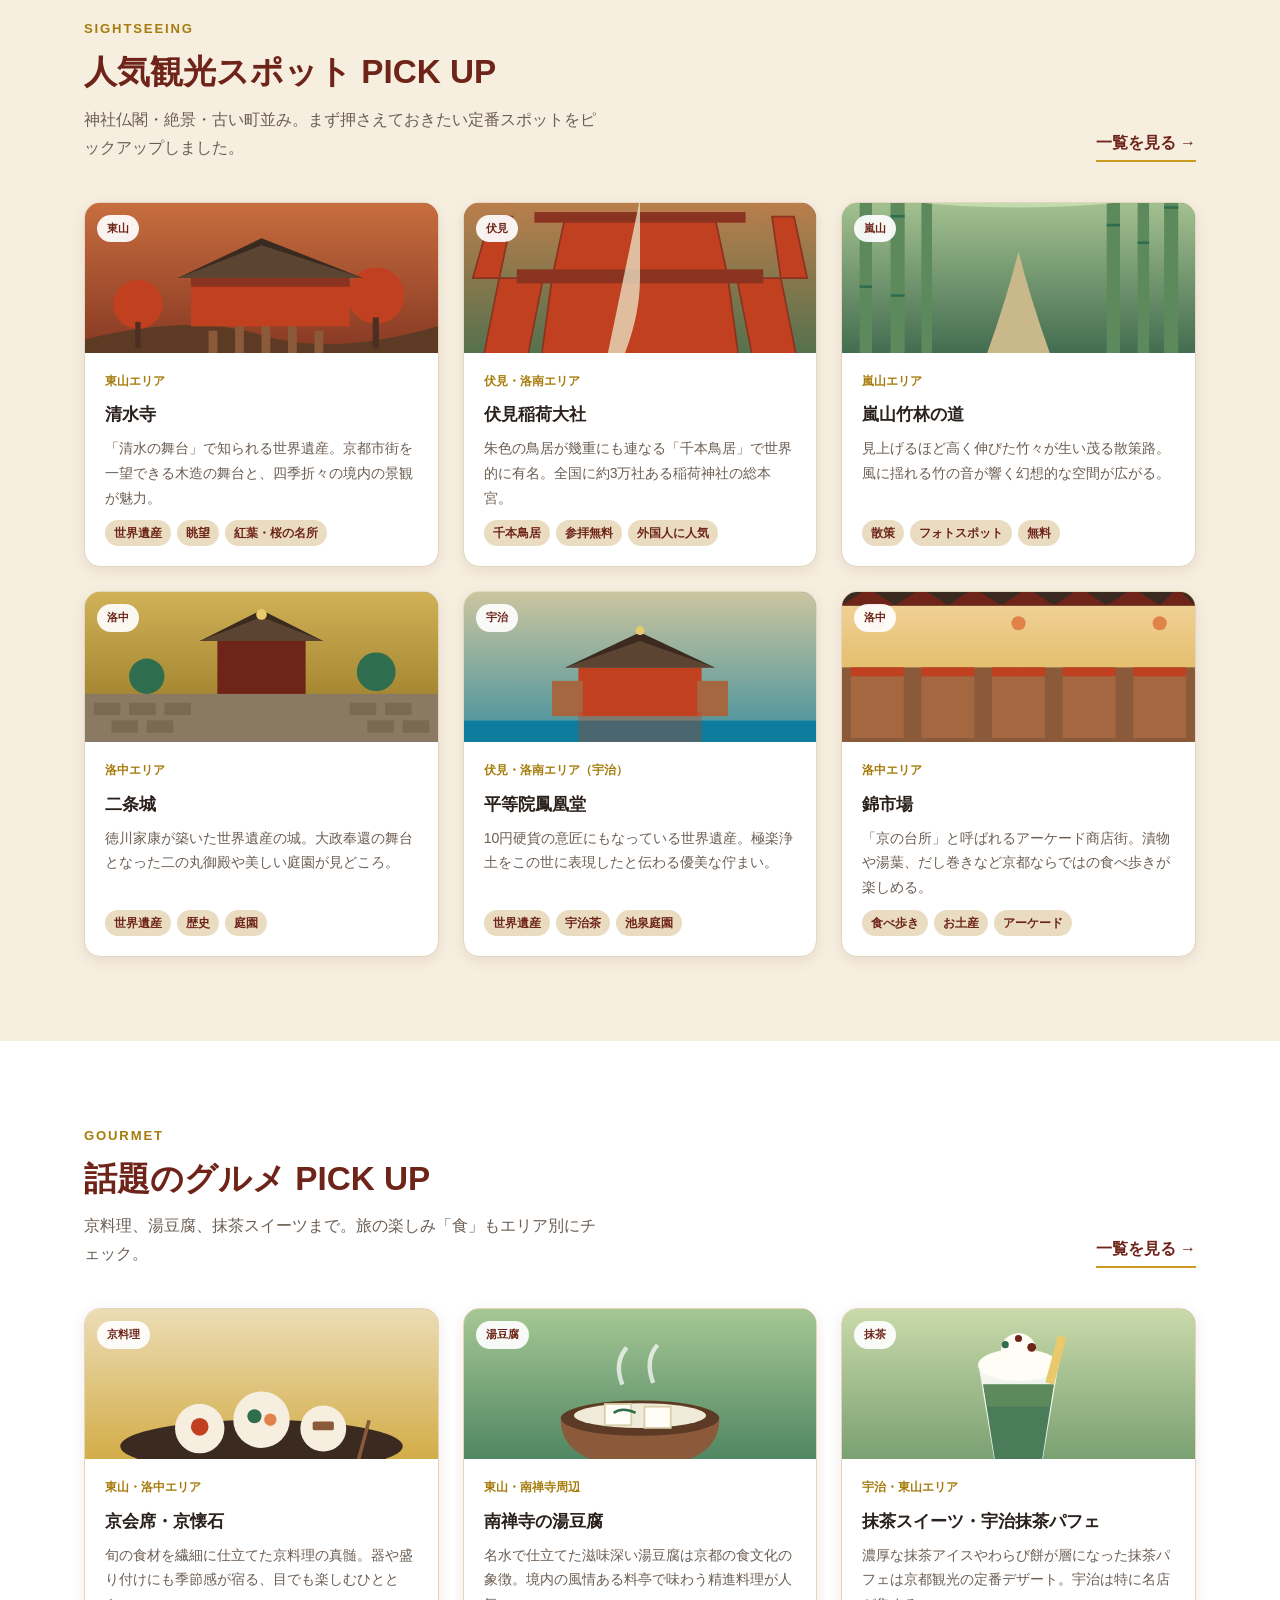
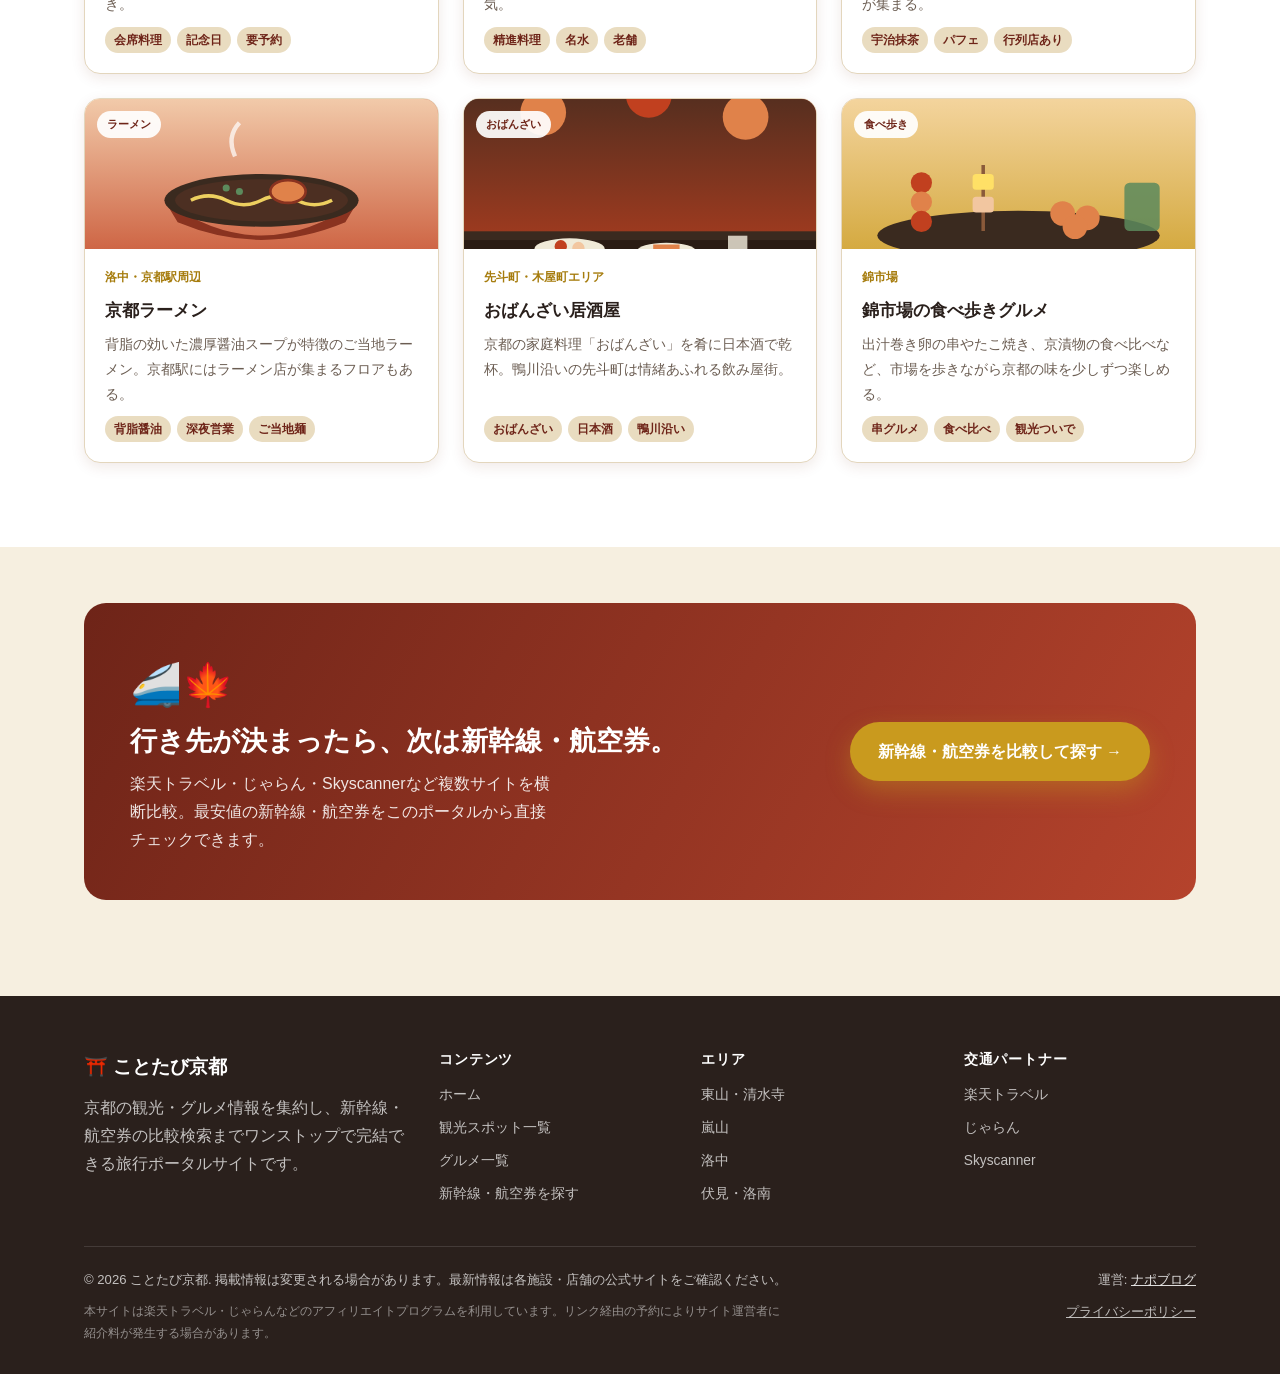
==== commit 6b0fbc7b: "[site-credit] フッターに運営元(ナポブログ)へのリンクを追加 Co-Authored-By: Claude Opus 5.5 <noreply@anthropic.com>" ====
--- a/index.html
+++ b/index.html
@@ -294,6 +294,7 @@
     </div>
     <div class="footer-note">
       <span>© 2026 ことたび京都. 掲載情報は変更される場合があります。最新情報は各施設・店舗の公式サイトをご確認ください。</span>
+      <span>運営: <a href="https://napoblog.com/" style="color:rgba(255,255,255,0.85);text-decoration:underline;">ナポブログ</a></span>
       <span class="disclaimer">本サイトは楽天トラベル・じゃらんなどのアフィリエイトプログラムを利用しています。リンク経由の予約によりサイト運営者に紹介料が発生する場合があります。</span>
       <a href="privacy.html" style="color:rgba(255,255,255,0.7);text-decoration:underline;font-size:0.82rem;">プライバシーポリシー</a>
     </div>
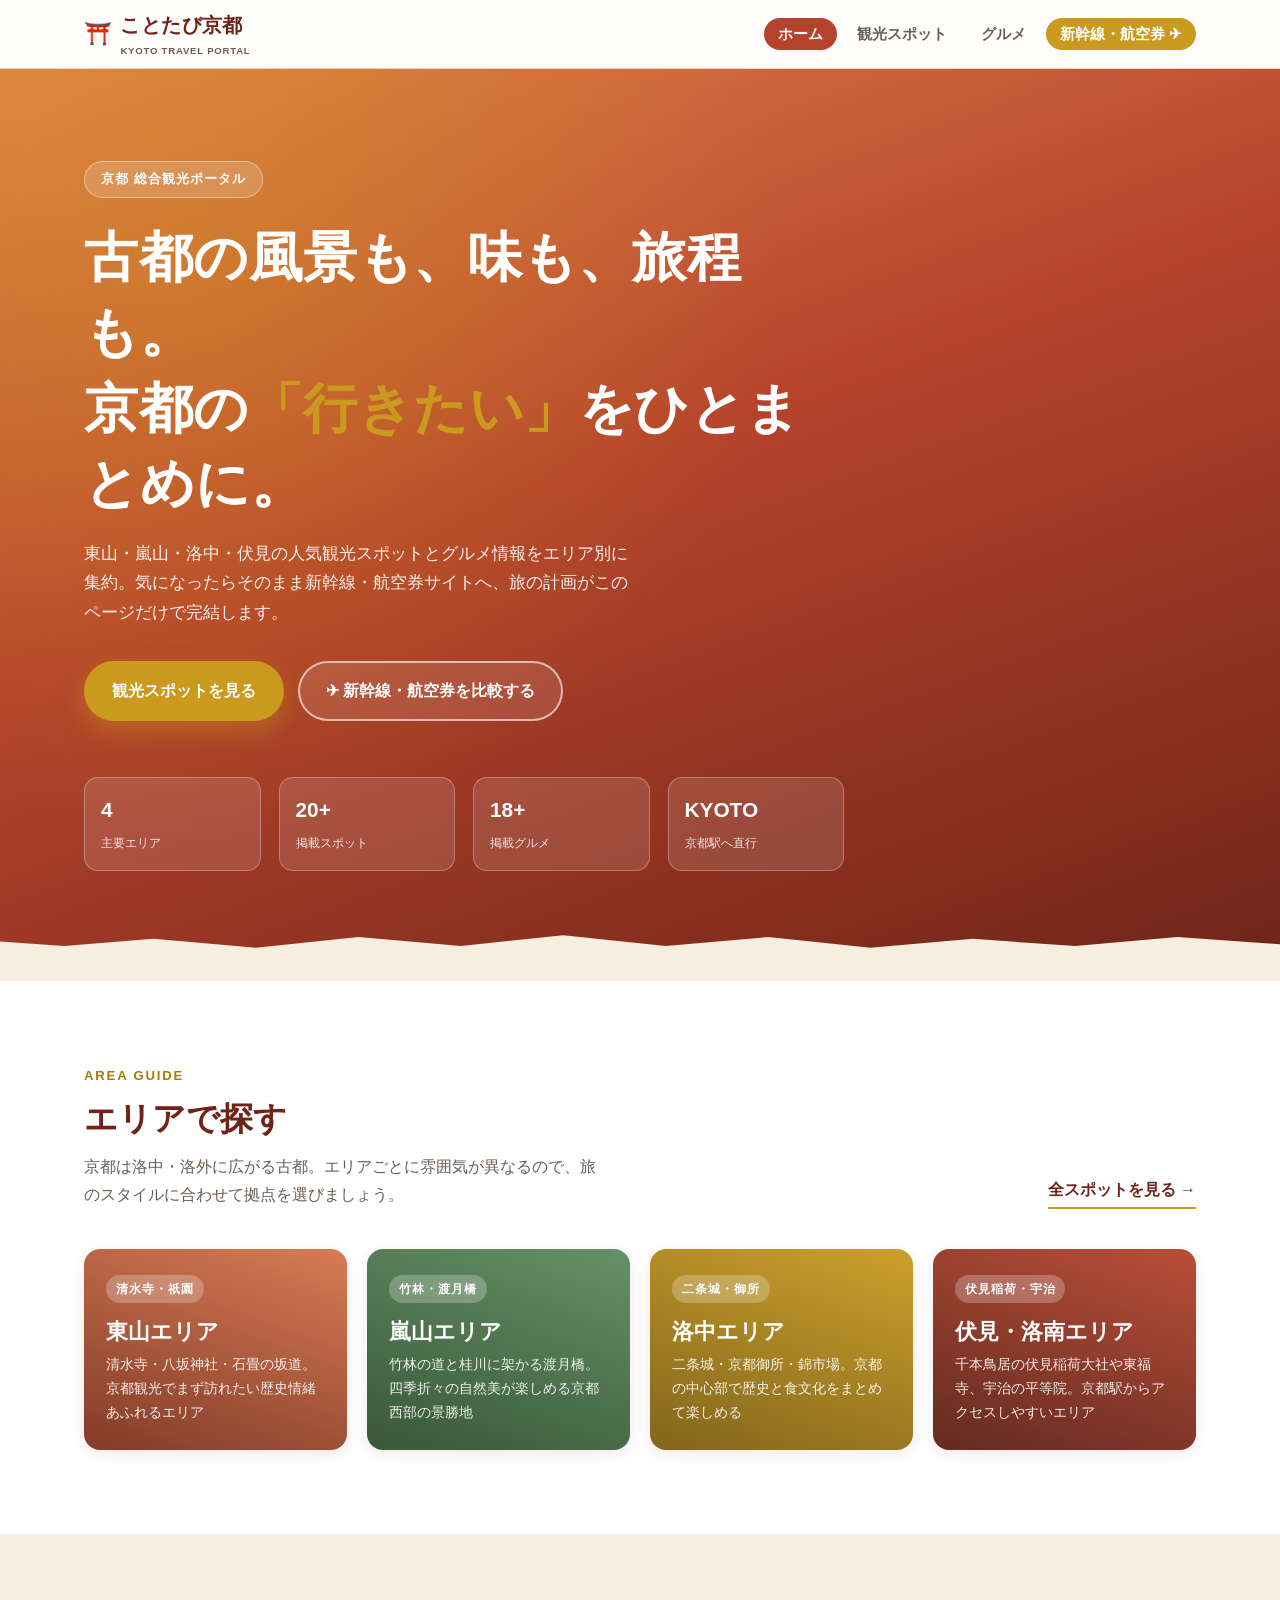
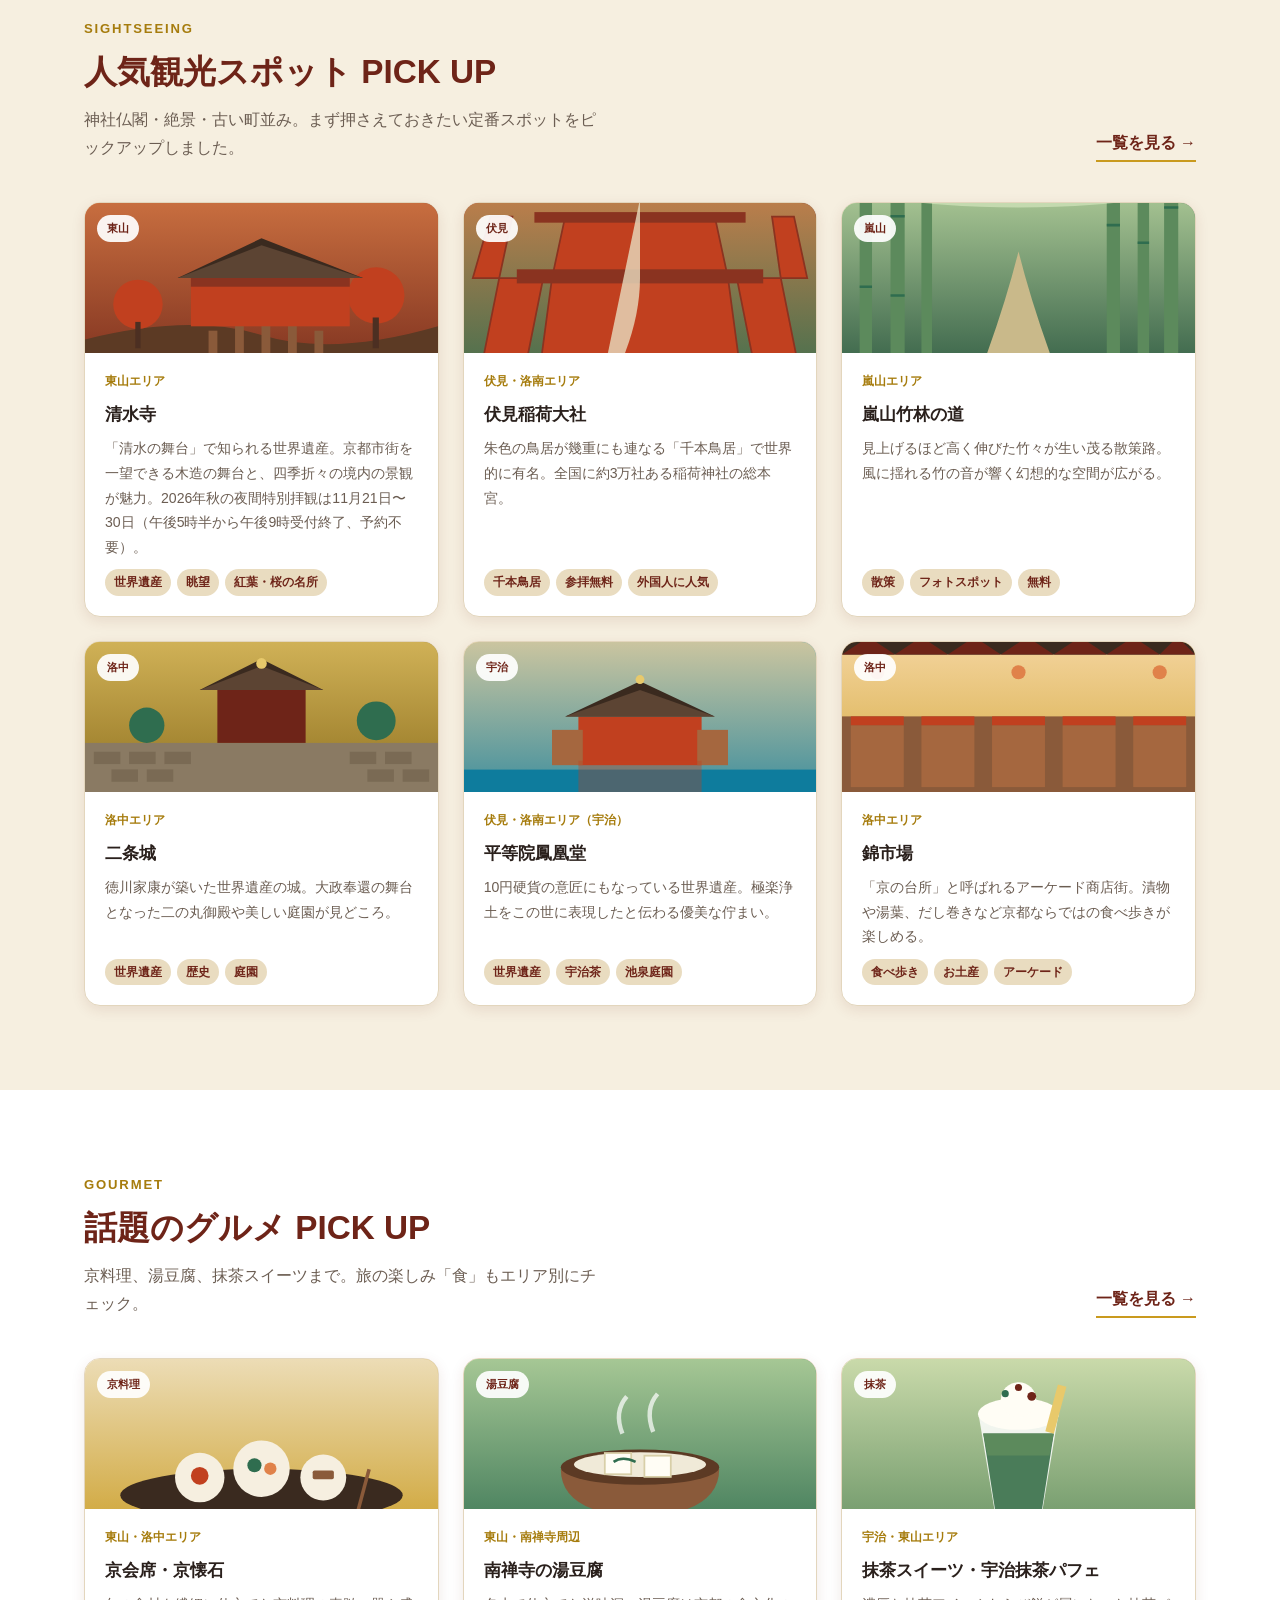
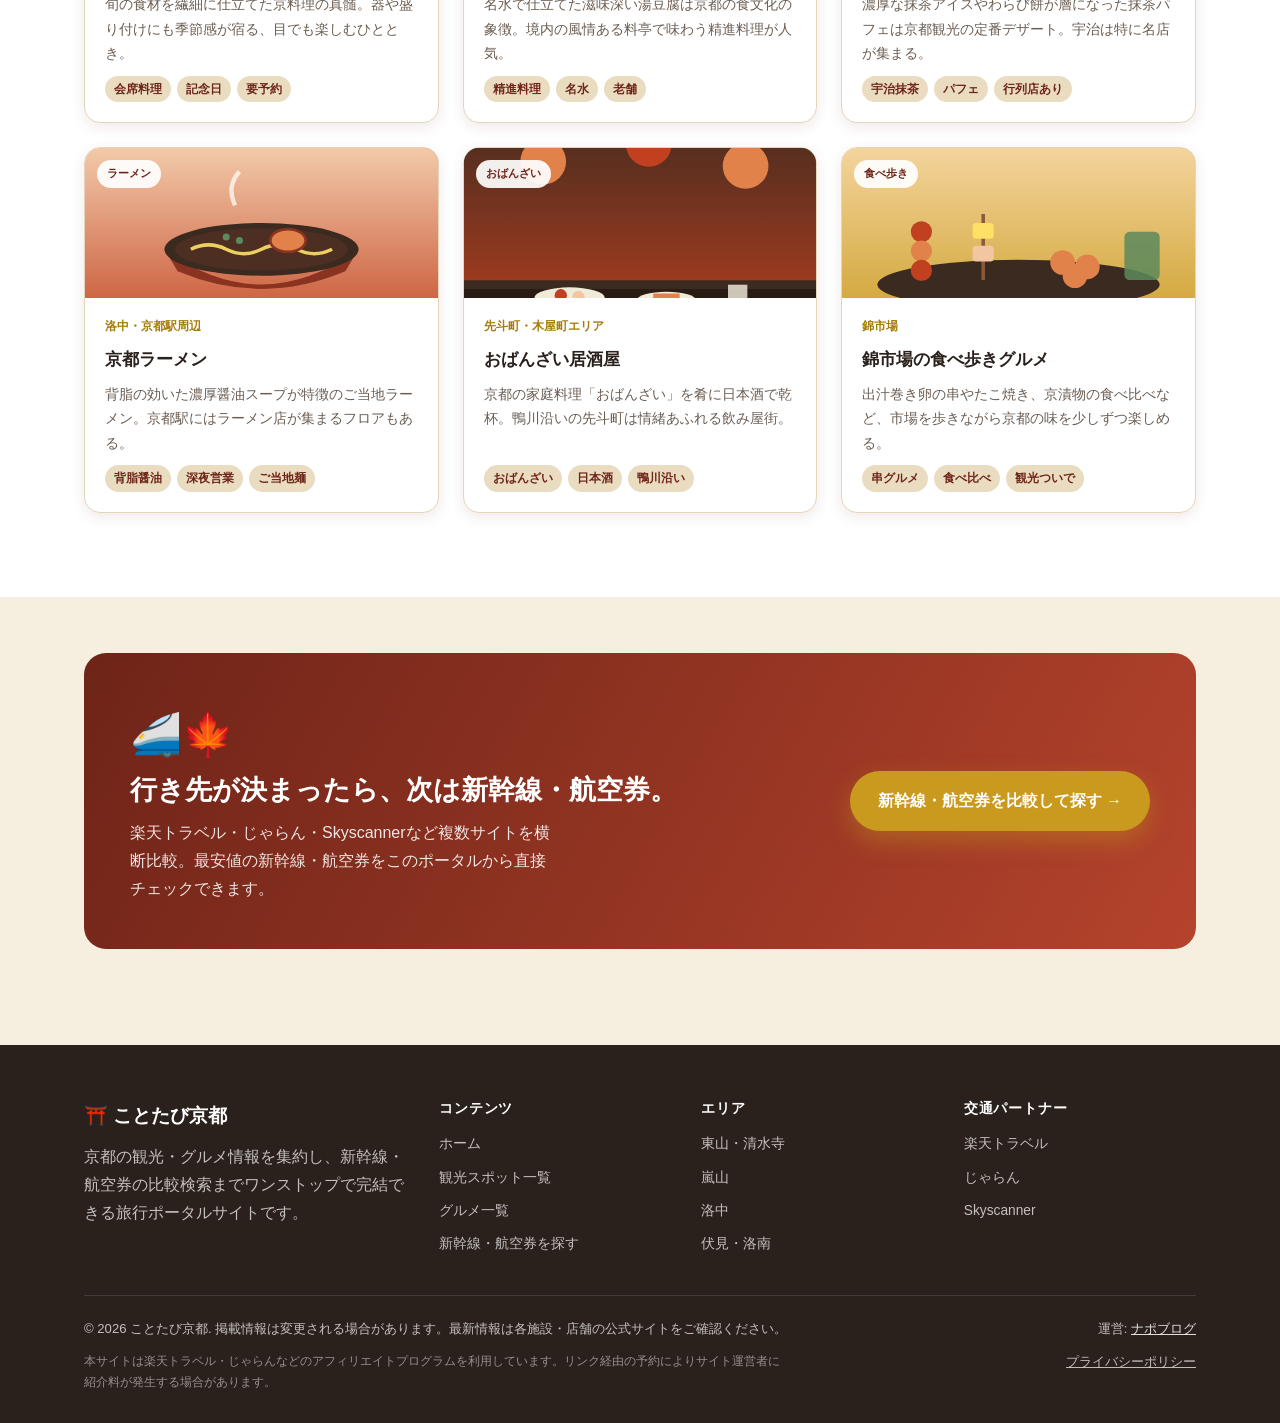
==== commit c489d6cb: "[auto-brushup] 清水寺の2026年秋の夜間特別拝観(11/21〜30、17:30〜21:00受付終了、予約不要)を公式情報で追記" ====
--- a/index.html
+++ b/index.html
@@ -110,7 +110,7 @@
         <div class="card-body">
           <span class="area-label">東山エリア</span>
           <h3>清水寺</h3>
-          <p class="desc">「清水の舞台」で知られる世界遺産。京都市街を一望できる木造の舞台と、四季折々の境内の景観が魅力。</p>
+          <p class="desc">「清水の舞台」で知られる世界遺産。京都市街を一望できる木造の舞台と、四季折々の境内の景観が魅力。2026年秋の夜間特別拝観は11月21日〜30日（午後5時半から午後9時受付終了、予約不要）。</p>
           <div class="tag-row"><span>世界遺産</span><span>眺望</span><span>紅葉・桜の名所</span></div>
         </div>
       </div>
